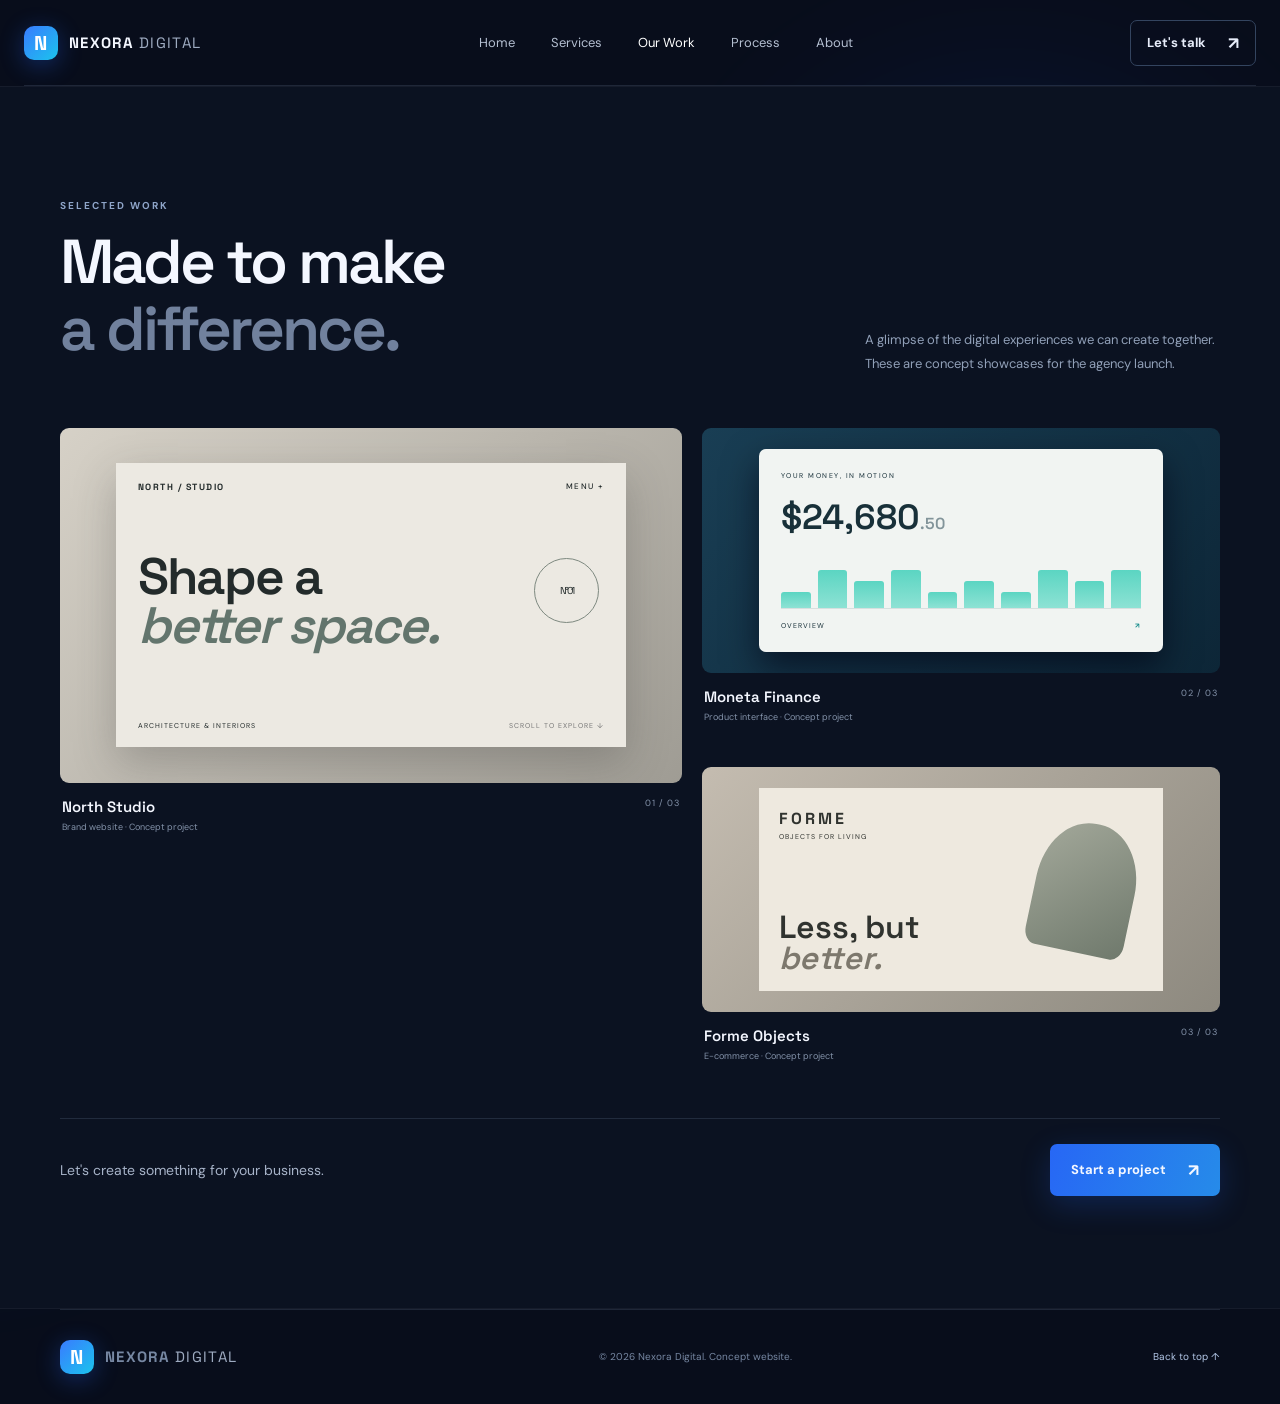
==== work.html @ 0a3fd3a6 "Add files via upload" ====
<!doctype html>
<html lang="en">
<head>
  <meta charset="UTF-8" />
  <meta name="viewport" content="width=device-width, initial-scale=1.0" />
  <meta name="description" content="Explore concept website and product showcases by Nexora Digital." />
  <meta name="theme-color" content="#080d1b" />
  <title>Our Work — Nexora Digital</title>
  <link rel="preconnect" href="https://fonts.googleapis.com">
  <link rel="preconnect" href="https://fonts.gstatic.com" crossorigin>
  <link href="https://fonts.googleapis.com/css2?family=DM+Sans:wght@400;500;600;700&family=Space+Grotesk:wght@400;500;600;700&display=swap" rel="stylesheet">
  <link rel="stylesheet" href="styles.css" />
</head>
<body>
  <div class="ambient ambient-one" aria-hidden="true"></div><div class="ambient ambient-two" aria-hidden="true"></div>
  <header class="site-header" id="top">
    <a class="brand" href="index.html" aria-label="Nexora Digital home"><span class="brand-mark">N</span><span>NEXORA<span class="brand-light"> DIGITAL</span></span></a>
    <button class="menu-toggle" type="button" aria-label="Open navigation" aria-controls="primary-navigation" aria-expanded="false">☰</button>
    <nav class="nav-links" id="primary-navigation" aria-label="Main navigation"><a href="index.html">Home</a><a href="services.html">Services</a><a href="work.html">Our Work</a><a href="process.html">Process</a><a href="about.html">About</a></nav>
    <a class="button button-small button-outline header-cta" href="contact.html">Let's talk <span>↗</span></a>
  </header>
  <main class="work-section page-work">
    <div class="section-wrap section-block">
      <div class="section-heading"><div><div class="eyebrow">SELECTED WORK</div><h1>Made to make<br><span class="muted">a difference.</span></h1></div><p>A glimpse of the digital experiences we can create together. These are concept showcases for the agency launch.</p></div>
      <div class="work-grid">
        <article class="work-card work-large"><div class="work-art art-one"><div class="mock-browser"><div class="mock-nav">NORTH / STUDIO <span>MENU +</span></div><div class="mock-hero">Shape a<br><i>better space.</i><div class="mock-circle">N°01</div></div><div class="mock-foot">ARCHITECTURE & INTERIORS <span>SCROLL TO EXPLORE ↓</span></div></div></div><div class="work-meta"><div><h2>North Studio</h2><p>Brand website · Concept project</p></div><span>01 / 03</span></div></article>
        <article class="work-card"><div class="work-art art-two"><div class="finance-ui"><div class="finance-label">YOUR MONEY, IN MOTION</div><div class="finance-total">$24,680<span>.50</span></div><div class="finance-chart"><i></i><i></i><i></i><i></i><i></i><i></i><i></i><i></i><i></i><i></i></div><div class="finance-bottom">OVERVIEW <b>↗</b></div></div></div><div class="work-meta"><div><h2>Moneta Finance</h2><p>Product interface · Concept project</p></div><span>02 / 03</span></div></article>
        <article class="work-card"><div class="work-art art-three"><div class="shop-ui"><div class="shop-brand">FORME<span>OBJECTS FOR LIVING</span></div><div class="shop-shape"></div><div class="shop-copy">Less, but<br><i>better.</i></div></div></div><div class="work-meta"><div><h2>Forme Objects</h2><p>E-commerce · Concept project</p></div><span>03 / 03</span></div></article>
      </div>
      <div class="page-cta"><p>Let's create something for your business.</p><a class="button button-primary" href="contact.html">Start a project <span>↗</span></a></div>
    </div>
  </main>
  <footer class="site-footer section-wrap"><a class="brand" href="index.html"><span class="brand-mark">N</span><span>NEXORA<span class="brand-light"> DIGITAL</span></span></a><span>© <span id="year"></span> Nexora Digital. Concept website.</span><a href="#top">Back to top ↑</a></footer>
  <script src="script.js"></script>
</body>
</html>
---- styles.css ----
:root{--bg:#080d1b;--panel:#0e1729;--panel2:#111e34;--text:#f4f7ff;--muted:#9aa8bf;--blue:#397bff;--cyan:#56d5ff;--line:rgba(172,195,235,.14);--font:'DM Sans',sans-serif;--display:'Space Grotesk',sans-serif}
*{box-sizing:border-box}html{scroll-behavior:smooth;scroll-padding-top:90px}body{margin:0;background:var(--bg);color:var(--text);font-family:var(--font);overflow-x:hidden}a{color:inherit;text-decoration:none}.section-wrap{width:min(1160px,calc(100% - 48px));margin:auto}.ambient{position:absolute;pointer-events:none;border-radius:50%;filter:blur(100px);opacity:.17;z-index:-1}.ambient-one{width:420px;height:420px;background:#155bff;top:130px;right:5%}.ambient-two{width:300px;height:300px;background:#00a9d8;top:900px;left:-180px;opacity:.08}
.site-header{height:86px;width:min(1240px,calc(100% - 48px));margin:auto;display:flex;align-items:center;justify-content:space-between;border-bottom:1px solid var(--line);position:relative;z-index:10}.brand{display:flex;align-items:center;gap:11px;font:700 15px var(--display);letter-spacing:1.3px}.brand-mark{width:34px;height:34px;border-radius:10px;background:linear-gradient(135deg,var(--blue),#1bc4ed);display:grid;place-items:center;font:700 20px var(--display);color:white;box-shadow:0 5px 25px #2469ff55}.brand-light{font-weight:400;color:#9eabc1}.nav-links{display:flex;gap:36px;color:#b4bfd1;font-size:13px}.nav-links a:hover,.text-link:hover{color:white}.button{display:inline-flex;align-items:center;justify-content:center;gap:22px;padding:15px 21px;border-radius:7px;font-size:13px;font-weight:700;transition:.25s}.button span{font-size:17px}.button-primary{background:linear-gradient(110deg,#2767f5,#268be9);box-shadow:0 9px 30px #236aff35}.button-primary:hover{transform:translateY(-3px);box-shadow:0 13px 36px #236aff65}.button-outline{border:1px solid #33445f;color:#e7edfa}.button-outline:hover{border-color:var(--cyan);background:#14223a}.button-small{padding:11px 16px}.menu-toggle{display:none;background:none;border:0;color:white;font-size:24px}
.hero{min-height:665px;display:grid;grid-template-columns:1.03fr .97fr;align-items:center;gap:35px;padding-top:54px;padding-bottom:68px}.eyebrow{font-size:10px;letter-spacing:2px;font-weight:700;color:#8fa5c9;display:flex;align-items:center;gap:10px}.pulse{width:7px;height:7px;border-radius:50%;background:#50d7ff;box-shadow:0 0 13px #50d7ff}.hero h1{font:600 clamp(43px,5.2vw,68px)/1.08 var(--display);letter-spacing:-3.8px;margin:27px 0 22px}.gradient-text{background:linear-gradient(100deg,#5a8dff 5%,#57d8f7 95%);background-clip:text;-webkit-background-clip:text;color:transparent}.hero-lede{max-width:485px;color:#a7b3c8;font-size:15px;line-height:1.8}.hero-actions{display:flex;align-items:center;gap:28px;margin-top:32px}.text-link{font-size:13px;font-weight:600;color:#d2dced}.text-link span{margin-left:8px;color:var(--cyan)}.hero-proof{display:flex;align-items:center;gap:14px;margin-top:48px;color:#8796af;font-size:10px;line-height:1.6}.hero-proof strong{color:#dce5f4;font-weight:600}.proof-avatars{display:flex}.proof-avatars i{width:29px;height:29px;border:2px solid var(--bg);margin-right:-8px;border-radius:50%;background:#1c3459;color:#8adfff;display:grid;place-items:center;font-style:normal;font-size:12px}.proof-avatars i:nth-child(2){background:#253c67}.proof-avatars i:nth-child(3){background:#164b70}
.hero-visual{height:475px;position:relative;display:grid;place-items:center;overflow:hidden}.visual-glow{position:absolute;width:330px;height:330px;border-radius:50%;background:#1455d8;filter:blur(100px);opacity:.28}.visual-orbit{position:absolute;border:1px solid #5278ba25;border-radius:50%;transform:rotate(-25deg)}.orbit-a{width:510px;height:300px}.orbit-b{width:420px;height:430px;transform:rotate(45deg)}.code-card{width:min(410px,90%);height:340px;position:relative;z-index:2;border:1px solid #5b80bd55;border-radius:13px;background:linear-gradient(145deg,#142440ed,#0b1426f5);box-shadow:0 30px 90px #0009,0 0 50px #236aff19;transform:rotate(-4deg);overflow:hidden}.code-top{height:43px;border-bottom:1px solid #ffffff12;display:flex;align-items:center;justify-content:space-between;padding:0 16px;color:#7184a5;font-size:9px}.window-dots{display:flex;gap:5px}.window-dots i{width:6px;height:6px;border-radius:50%;background:#526786}.window-dots i:first-child{background:#e47d87}.window-dots i:nth-child(2){background:#e8c477}.window-dots i:nth-child(3){background:#6acb9c}.code-content{padding:35px 36px}.code-kicker{font-size:8px;letter-spacing:2px;color:#70b9ff}.code-title{font:600 47px/.98 var(--display);letter-spacing:-2px;margin-top:16px}.code-title em{font-style:normal;color:#5dcafa}.code-line{display:flex;gap:7px;margin-top:22px}.code-line span{height:4px;border-radius:5px;background:#365079;width:50px}.code-line span:first-child{width:88px;background:#367df6}.code-line span:last-child{width:25px}.code-stats{display:flex;gap:42px;margin-top:27px}.code-stats div{display:grid;gap:4px}.code-stats b{font:600 17px var(--display)}.code-stats small{font-size:7px;letter-spacing:1.5px;color:#8092ae}.mini-bars{height:28px;display:flex;gap:5px;align-items:end;margin-top:22px}.mini-bars i{width:13px;border-radius:3px 3px 0 0;background:linear-gradient(#4fbdff,#2866d8);opacity:.75}.mini-bars i:nth-child(3n){height:80%}.mini-bars i:nth-child(3n+1){height:45%}.mini-bars i:nth-child(3n+2){height:65%}.float-chip{position:absolute;z-index:3;display:flex;align-items:center;gap:10px;padding:12px 15px;background:#13223b;border:1px solid #6c8fc044;border-radius:9px;box-shadow:0 15px 35px #0005}.float-chip b,.float-chip small{display:block}.float-chip b{font-size:10px}.float-chip small{font-size:8px;color:#91a2bc;margin-top:4px}.chip-icon{width:29px;height:29px;border-radius:7px;background:#28466b;display:grid;place-items:center;color:#8ce3ff}.chip-icon.blue{background:#174caa;color:#a9d4ff}.chip-top{top:62px;right:0}.chip-bottom{bottom:61px;left:0}.visual-caption{position:absolute;bottom:5px;font-size:8px;letter-spacing:2px;color:#60728f}.visual-caption b{color:#4e9cff;margin:0 7px}
.trust-strip{display:flex;align-items:center;gap:25px;border-top:1px solid var(--line);border-bottom:1px solid var(--line);padding:23px 0;color:#70819e;font-size:9px;letter-spacing:1.8px}.trust-line{height:1px;background:var(--line);flex:1}
.section-block{padding-top:112px;padding-bottom:112px}.section-heading{display:flex;justify-content:space-between;align-items:end;gap:30px;margin-bottom:48px}.section-heading h2,.about-inner h2{font:600 clamp(36px,4vw,50px)/1.12 var(--display);letter-spacing:-2px;margin:17px 0 0}.muted{color:#71819d}.section-heading>p{max-width:355px;color:#91a0b8;font-size:13px;line-height:1.8;margin:0 0 5px}.service-grid{display:grid;grid-template-columns:repeat(3,1fr);gap:15px}.service-card{min-height:270px;border:1px solid var(--line);border-radius:10px;padding:26px;background:linear-gradient(145deg,#101b2e,#0c1424);transition:.25s}.service-card:hover{transform:translateY(-5px);border-color:#4284f65c}.service-card.featured{background:linear-gradient(145deg,#132b4d,#10203a);border-color:#367df655}.service-icon{width:43px;height:43px;border:1px solid #4c75aa55;border-radius:9px;display:grid;place-items:center;color:#70cfff;font-size:22px;margin-bottom:27px}.card-number{font-size:8px;letter-spacing:1.5px;color:#7186a8}.service-card h3{font:600 19px var(--display);margin:13px 0 10px}.service-card p{color:#92a0b6;font-size:12px;line-height:1.8;min-height:62px}.card-link{font-size:11px;font-weight:700;color:#a8caff;display:inline-flex;gap:20px;margin-top:13px}.card-link span{color:#5ccfff}
.work-section{background:#0b1221;border-top:1px solid #ffffff0b;border-bottom:1px solid #ffffff0b}.work-grid{display:grid;grid-template-columns:1.2fr 1fr;gap:30px 20px}.work-card{min-width:0}.work-large{grid-row:span 2}.work-art{height:245px;border-radius:9px;overflow:hidden;display:grid;place-items:center;position:relative}.work-large .work-art{height:355px}.art-one{background:linear-gradient(135deg,#d6d1c7,#9f9c94)}.mock-browser{width:82%;height:80%;background:#ece9e2;color:#232b2b;padding:18px 22px;box-shadow:0 15px 40px #3334;position:relative}.mock-nav{display:flex;justify-content:space-between;font:700 9px var(--display);letter-spacing:1.5px}.mock-nav span{font:500 8px var(--font)}.mock-hero{font:600 clamp(30px,4vw,53px)/.95 var(--display);letter-spacing:-2px;margin-top:60px;position:relative}.mock-hero i{font-style:italic;color:#63756d}.mock-circle{position:absolute;right:5px;top:5px;width:65px;height:65px;border-radius:50%;border:1px solid #7e8980;display:grid;place-items:center;font:10px var(--display)}.mock-foot{position:absolute;bottom:17px;left:22px;right:22px;display:flex;justify-content:space-between;font-size:7px;letter-spacing:1px}.mock-foot span{color:#777}.art-two{background:linear-gradient(135deg,#193e54,#0d2637)}.finance-ui{width:78%;padding:22px;background:#f1f4f2;color:#183039;border-radius:7px;box-shadow:0 15px 35px #0019}.finance-label{font-size:7px;letter-spacing:1.5px}.finance-total{font:600 35px var(--display);margin:15px 0}.finance-total span{font-size:16px;color:#82949a}.finance-chart{height:55px;display:flex;align-items:end;gap:7px;border-bottom:1px solid #d7e0df}.finance-chart i{flex:1;background:linear-gradient(#5bd5c2,#8de2d4);height:30%;border-radius:3px 3px 0 0}.finance-chart i:nth-child(2n){height:70%}.finance-chart i:nth-child(3n){height:50%}.finance-bottom{font-size:7px;letter-spacing:1px;margin-top:12px;display:flex;justify-content:space-between}.finance-bottom b{color:#168c8c}.art-three{background:linear-gradient(135deg,#c4bcb0,#8d897f)}.shop-ui{width:78%;height:83%;background:#eee9df;color:#30332f;position:relative;padding:20px}.shop-brand{font:700 16px var(--display);letter-spacing:3px}.shop-brand span{display:block;font:7px var(--font);letter-spacing:1px;margin-top:3px}.shop-shape{position:absolute;right:28px;top:35px;width:100px;height:130px;background:linear-gradient(140deg,#a4a99b,#6f796c);border-radius:48% 48% 12% 12%;transform:rotate(12deg)}.shop-copy{position:absolute;bottom:18px;left:20px;font:600 32px/.95 var(--display)}.shop-copy i{font-style:italic;color:#7d786d}.work-meta{display:flex;justify-content:space-between;align-items:start;padding:14px 2px}.work-meta h3{font:600 15px var(--display);margin:0 0 5px}.work-meta p,.work-meta>span{font-size:9px;color:#8493aa;margin:0}.work-meta>span{letter-spacing:1px}
.process-list{border-top:1px solid var(--line)}.process-item{display:grid;grid-template-columns:70px 1fr 30px;align-items:center;padding:23px 8px;border-bottom:1px solid var(--line)}.process-item>span{font:600 12px var(--display);color:#5a9cff}.process-item h3{font:600 18px var(--display);margin:0 0 5px}.process-item p{font-size:11px;color:#91a0b8;margin:0}.process-item>b{font-size:17px;color:#68bfff;font-weight:400}
.about-band{background:linear-gradient(105deg,#101e35,#102c50);border-top:1px solid #5b8de533;border-bottom:1px solid #5b8de533}.about-inner{padding-top:72px;padding-bottom:72px;display:flex;justify-content:space-between;align-items:center;gap:50px}.about-inner h2{font-size:40px}.about-inner>p{max-width:380px;color:#a8b8d0;font-size:13px;line-height:1.9}
.contact-section{padding-top:95px;padding-bottom:95px}.contact-panel{min-height:340px;border:1px solid #4a78ba55;border-radius:13px;background:radial-gradient(circle at 80% 40%,#174b8870,transparent 38%),linear-gradient(120deg,#111e34,#0c172b);padding:52px 58px;display:flex;justify-content:space-between;align-items:center;overflow:hidden;position:relative}.contact-copy{position:relative;z-index:2}.contact-copy h2{font:600 clamp(39px,5vw,58px)/1.04 var(--display);letter-spacing:-2.5px;margin:17px 0}.contact-copy p{max-width:400px;color:#9baac1;font-size:12px;line-height:1.8;margin-bottom:24px}.contact-copy .button{font-size:11px}.contact-decoration{width:300px;height:260px;position:relative;display:grid;place-items:center}.contact-ring{position:absolute;border:1px solid #62b7ff45;border-radius:50%;transform:rotate(-25deg)}.ring-one{width:260px;height:150px}.ring-two{width:170px;height:240px;transform:rotate(45deg)}.contact-star{font-size:65px;color:#67cfff;text-shadow:0 0 35px #398bff;z-index:1}.contact-decoration>span{position:absolute;bottom:5px;right:0;font:600 8px/1.7 var(--display);letter-spacing:2px;color:#8bb8e8;text-align:right}
.site-footer{min-height:95px;border-top:1px solid var(--line);display:flex;align-items:center;justify-content:space-between;color:#7788a3;font-size:10px}.site-footer>a:last-child{color:#b4c8e8}
 a:focus-visible,button:focus-visible{outline:2px solid var(--cyan);outline-offset:4px}
@media(max-width:850px){.nav-links{gap:18px}.hero{grid-template-columns:1fr; padding-top:75px}.hero-visual{height:430px;max-width:600px;width:100%;margin:auto}.hero-copy{max-width:650px}.section-heading{align-items:start;flex-direction:column}.section-heading>p{max-width:520px}.about-inner{align-items:start;flex-direction:column;gap:22px}.about-inner>p{margin:0}.contact-decoration{position:absolute;right:-50px;opacity:.55}.contact-copy{max-width:65%}}
@media(max-width:620px){.section-wrap,.site-header{width:min(100% - 36px,1160px)}.site-header{height:72px}.menu-toggle{display:block;margin-left:auto;margin-right:16px}.nav-links{display:none;position:absolute;top:71px;left:-1px;right:-1px;background:#101a2c;border:1px solid var(--line);padding:20px;flex-direction:column;gap:20px}.nav-links.open{display:flex}.header-cta{padding:9px 11px;font-size:11px}.hero{padding-top:62px;gap:10px}.hero h1{font-size:clamp(42px,11vw,59px);letter-spacing:-2.7px}.hero-lede{font-size:13px}.hero-actions{gap:18px;flex-wrap:wrap}.hero-proof{margin-top:35px}.hero-visual{height:365px}.code-card{height:295px;width:86%}.code-content{padding:27px}.code-title{font-size:40px}.chip-top{right:-3px;top:35px}.chip-bottom{left:-2px;bottom:38px}.float-chip{padding:9px}.trust-strip{font-size:7px;gap:12px;letter-spacing:1px}.section-block{padding-top:78px;padding-bottom:78px}.section-heading h2{font-size:39px}.service-grid{grid-template-columns:1fr}.service-card{min-height:230px}.service-card p{min-height:0}.work-grid{grid-template-columns:1fr}.work-large{grid-row:auto}.work-large .work-art{height:280px}.work-art{height:230px}.process-item{grid-template-columns:42px 1fr 20px;padding:20px 0}.process-item p{max-width:270px;line-height:1.6}.about-inner{padding-top:58px;padding-bottom:58px}.about-inner h2{font-size:35px}.contact-section{padding-top:65px;padding-bottom:65px}.contact-panel{padding:35px 25px;min-height:380px}.contact-copy{max-width:100%}.contact-copy h2{font-size:44px}.contact-decoration{right:-125px;bottom:-65px;opacity:.23}.site-footer{min-height:125px;flex-wrap:wrap;gap:15px;padding-top:22px;padding-bottom:22px}.site-footer>span{order:3;width:100%}}
@media(prefers-reduced-motion:reduce){html{scroll-behavior:auto}*,*::before,*::after{scroll-behavior:auto!important;transition-duration:.01ms!important;animation-duration:.01ms!important;animation-iteration-count:1!important}}
.nav-links a[aria-current="page"]{color:white}
.page-content{min-height:calc(100vh - 181px)}
.page-heading{max-width:680px;margin-bottom:48px}
.page-heading h1,.page-heading h2,.page-work h1{font:600 clamp(40px,6vw,62px)/1.08 var(--display);letter-spacing:-3px;margin:17px 0}
.page-heading>p{max-width:520px;color:#91a0b8;font-size:14px;line-height:1.8}
.page-content .service-card h2,.page-work .work-meta h2,.process-item h2{font:600 19px var(--display);margin:13px 0 10px}
.page-work .work-meta h2{font-size:15px;margin:0 0 5px}
.page-cta{display:flex;align-items:center;justify-content:space-between;gap:20px;margin-top:55px;padding-top:25px;border-top:1px solid var(--line)}
.page-cta p{color:#a7b3c8;font-size:14px}
.page-work .page-cta{margin-top:42px}
.explore-grid{display:grid;grid-template-columns:repeat(3,1fr);gap:15px}
.explore-card{min-height:220px;padding:24px;border:1px solid var(--line);border-radius:10px;background:linear-gradient(145deg,#101b2e,#0c1424);transition:.25s}
.explore-card:hover{transform:translateY(-4px);border-color:#4284f65c}
.explore-card>span{font-size:8px;letter-spacing:1.5px;color:#7186a8}
.explore-card h3{font:600 20px var(--display);margin:28px 0 10px}
.explore-card p{color:#92a0b6;font-size:12px;line-height:1.8;min-height:52px}
.explore-card>b{display:flex;justify-content:space-between;margin-top:18px;color:#a8caff;font-size:11px}
.explore-card>b span{color:#5ccfff}
.about-page .about-inner{min-height:360px}
.about-page .about-inner h1{font:600 clamp(40px,5vw,58px)/1.12 var(--display);letter-spacing:-2px;margin:17px 0 0}
.about-details{display:flex;justify-content:space-between;align-items:end;gap:30px}
.about-details .page-heading{margin:0}
.about-details .page-heading>p{max-width:560px}
.contact-page{min-height:calc(100vh - 181px);display:flex;align-items:center}
.contact-page .contact-panel{width:100%}
@media(max-width:850px){.about-details{align-items:start;flex-direction:column}}
@media(max-width:620px){.page-heading h1,.page-heading h2,.page-work h1{letter-spacing:-2px}.page-cta{align-items:start;flex-direction:column}.explore-grid{grid-template-columns:1fr}.explore-card{min-height:190px}.explore-card h3{margin-top:20px}.page-content{padding-top:65px;padding-bottom:65px}.about-page .about-inner{min-height:0}.contact-page{min-height:calc(100vh - 197px)}}
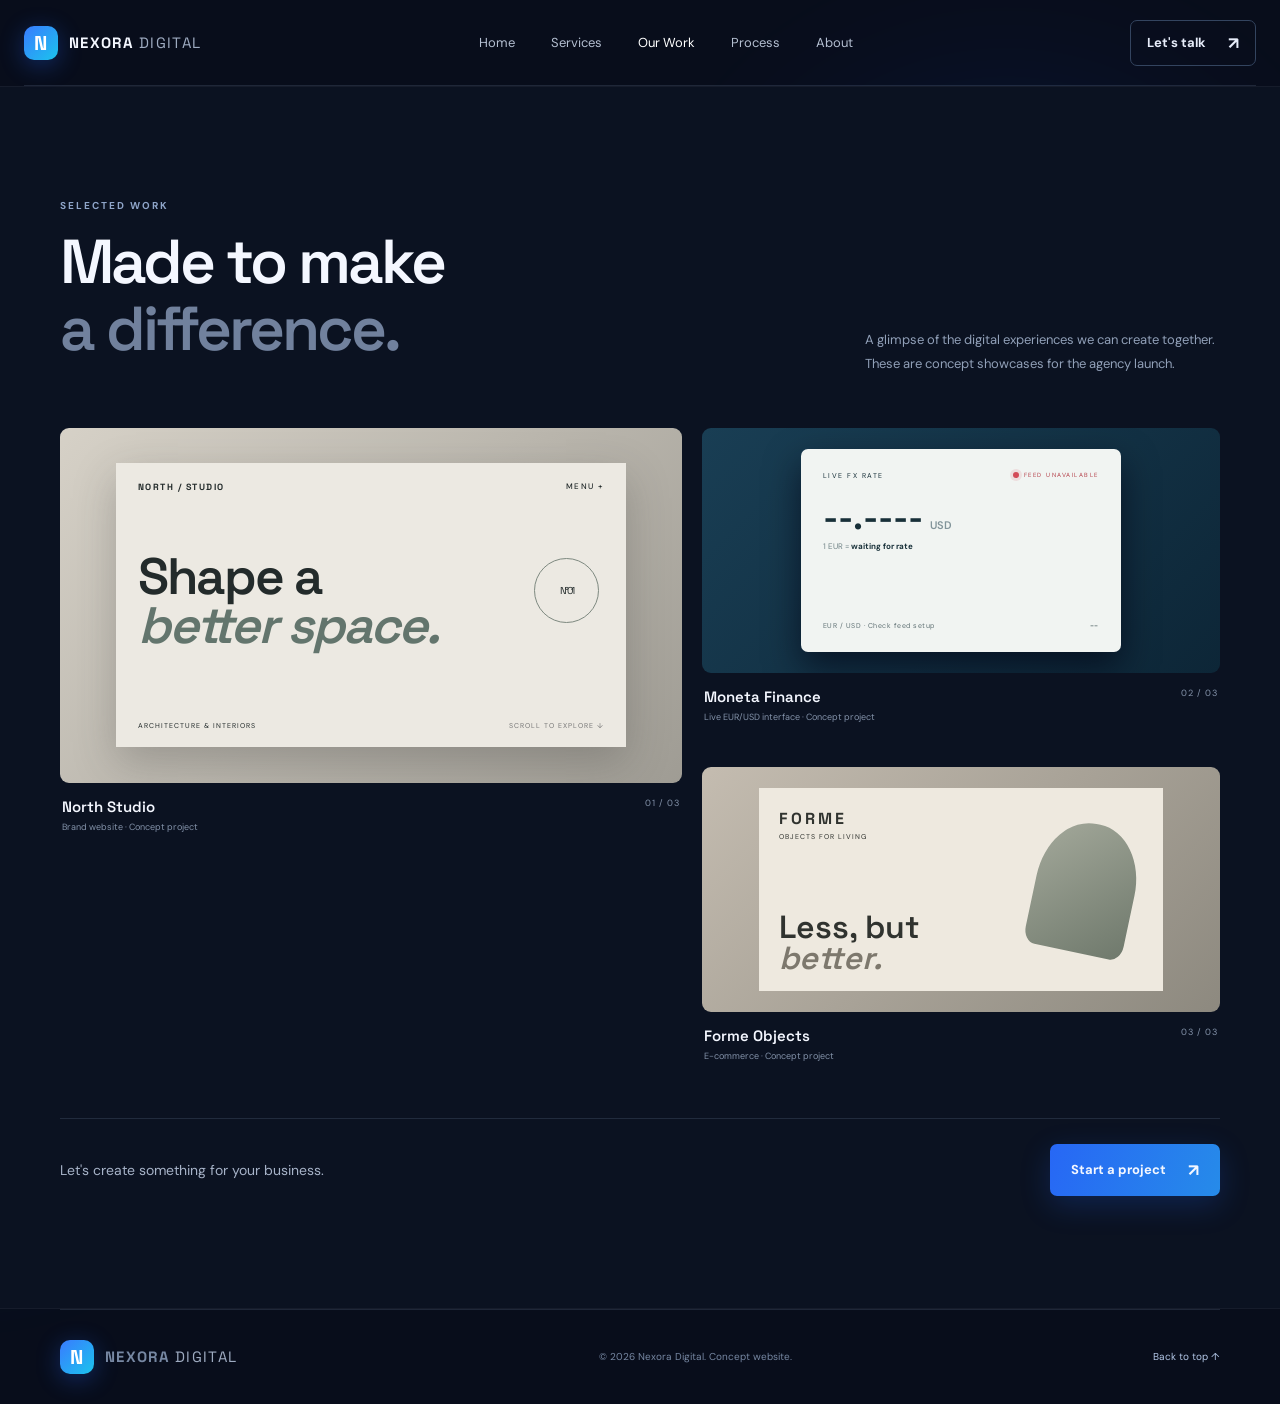
==== commit 8a72c607: "Add files via upload" ====
--- a/work.html
+++ b/work.html
@@ -24,7 +24,16 @@
       <div class="section-heading"><div><div class="eyebrow">SELECTED WORK</div><h1>Made to make<br><span class="muted">a difference.</span></h1></div><p>A glimpse of the digital experiences we can create together. These are concept showcases for the agency launch.</p></div>
       <div class="work-grid">
         <article class="work-card work-large"><div class="work-art art-one"><div class="mock-browser"><div class="mock-nav">NORTH / STUDIO <span>MENU +</span></div><div class="mock-hero">Shape a<br><i>better space.</i><div class="mock-circle">N°01</div></div><div class="mock-foot">ARCHITECTURE & INTERIORS <span>SCROLL TO EXPLORE ↓</span></div></div></div><div class="work-meta"><div><h2>North Studio</h2><p>Brand website · Concept project</p></div><span>01 / 03</span></div></article>
-        <article class="work-card"><div class="work-art art-two"><div class="finance-ui"><div class="finance-label">YOUR MONEY, IN MOTION</div><div class="finance-total">$24,680<span>.50</span></div><div class="finance-chart"><i></i><i></i><i></i><i></i><i></i><i></i><i></i><i></i><i></i><i></i></div><div class="finance-bottom">OVERVIEW <b>↗</b></div></div></div><div class="work-meta"><div><h2>Moneta Finance</h2><p>Product interface · Concept project</p></div><span>02 / 03</span></div></article>
+        <article class="work-card"><div class="work-art art-two"><div class="finance-ui" data-fx-endpoint="https://super-dust-5912nexora-fx-rate.wulanday9.workers.dev/api/eur-usd">
+          <div class="finance-label">LIVE FX RATE <span class="live-indicator"><i></i> <span id="fx-status">CONNECTING</span></span></div>
+          <div class="finance-total"><span id="eur-usd-rate">--.----</span><small>USD</small></div>
+          <div class="finance-pair">1 EUR = <strong id="eur-usd-conversion">waiting for rate</strong></div>
+          <svg class="finance-chart" viewBox="0 0 320 80" preserveAspectRatio="none" role="img" aria-label="Recent EUR to USD exchange rate">
+            <path id="eur-usd-line" d=""></path>
+            <circle id="eur-usd-point" cx="0" cy="0" r="3"></circle>
+          </svg>
+          <div class="finance-bottom"><span>EUR / USD · <span id="fx-updated">Waiting for feed</span></span><span id="fx-change">--</span></div>
+        </div></div><div class="work-meta"><div><h2>Moneta Finance</h2><p>Live EUR/USD interface · Concept project</p></div><span>02 / 03</span></div></article>
         <article class="work-card"><div class="work-art art-three"><div class="shop-ui"><div class="shop-brand">FORME<span>OBJECTS FOR LIVING</span></div><div class="shop-shape"></div><div class="shop-copy">Less, but<br><i>better.</i></div></div></div><div class="work-meta"><div><h2>Forme Objects</h2><p>E-commerce · Concept project</p></div><span>03 / 03</span></div></article>
       </div>
       <div class="page-cta"><p>Let's create something for your business.</p><a class="button button-primary" href="contact.html">Start a project <span>↗</span></a></div>
--- a/styles.css
+++ b/styles.css
@@ -5,7 +5,7 @@
 .hero-visual{height:475px;position:relative;display:grid;place-items:center;overflow:hidden}.visual-glow{position:absolute;width:330px;height:330px;border-radius:50%;background:#1455d8;filter:blur(100px);opacity:.28}.visual-orbit{position:absolute;border:1px solid #5278ba25;border-radius:50%;transform:rotate(-25deg)}.orbit-a{width:510px;height:300px}.orbit-b{width:420px;height:430px;transform:rotate(45deg)}.code-card{width:min(410px,90%);height:340px;position:relative;z-index:2;border:1px solid #5b80bd55;border-radius:13px;background:linear-gradient(145deg,#142440ed,#0b1426f5);box-shadow:0 30px 90px #0009,0 0 50px #236aff19;transform:rotate(-4deg);overflow:hidden}.code-top{height:43px;border-bottom:1px solid #ffffff12;display:flex;align-items:center;justify-content:space-between;padding:0 16px;color:#7184a5;font-size:9px}.window-dots{display:flex;gap:5px}.window-dots i{width:6px;height:6px;border-radius:50%;background:#526786}.window-dots i:first-child{background:#e47d87}.window-dots i:nth-child(2){background:#e8c477}.window-dots i:nth-child(3){background:#6acb9c}.code-content{padding:35px 36px}.code-kicker{font-size:8px;letter-spacing:2px;color:#70b9ff}.code-title{font:600 47px/.98 var(--display);letter-spacing:-2px;margin-top:16px}.code-title em{font-style:normal;color:#5dcafa}.code-line{display:flex;gap:7px;margin-top:22px}.code-line span{height:4px;border-radius:5px;background:#365079;width:50px}.code-line span:first-child{width:88px;background:#367df6}.code-line span:last-child{width:25px}.code-stats{display:flex;gap:42px;margin-top:27px}.code-stats div{display:grid;gap:4px}.code-stats b{font:600 17px var(--display)}.code-stats small{font-size:7px;letter-spacing:1.5px;color:#8092ae}.mini-bars{height:28px;display:flex;gap:5px;align-items:end;margin-top:22px}.mini-bars i{width:13px;border-radius:3px 3px 0 0;background:linear-gradient(#4fbdff,#2866d8);opacity:.75}.mini-bars i:nth-child(3n){height:80%}.mini-bars i:nth-child(3n+1){height:45%}.mini-bars i:nth-child(3n+2){height:65%}.float-chip{position:absolute;z-index:3;display:flex;align-items:center;gap:10px;padding:12px 15px;background:#13223b;border:1px solid #6c8fc044;border-radius:9px;box-shadow:0 15px 35px #0005}.float-chip b,.float-chip small{display:block}.float-chip b{font-size:10px}.float-chip small{font-size:8px;color:#91a2bc;margin-top:4px}.chip-icon{width:29px;height:29px;border-radius:7px;background:#28466b;display:grid;place-items:center;color:#8ce3ff}.chip-icon.blue{background:#174caa;color:#a9d4ff}.chip-top{top:62px;right:0}.chip-bottom{bottom:61px;left:0}.visual-caption{position:absolute;bottom:5px;font-size:8px;letter-spacing:2px;color:#60728f}.visual-caption b{color:#4e9cff;margin:0 7px}
 .trust-strip{display:flex;align-items:center;gap:25px;border-top:1px solid var(--line);border-bottom:1px solid var(--line);padding:23px 0;color:#70819e;font-size:9px;letter-spacing:1.8px}.trust-line{height:1px;background:var(--line);flex:1}
 .section-block{padding-top:112px;padding-bottom:112px}.section-heading{display:flex;justify-content:space-between;align-items:end;gap:30px;margin-bottom:48px}.section-heading h2,.about-inner h2{font:600 clamp(36px,4vw,50px)/1.12 var(--display);letter-spacing:-2px;margin:17px 0 0}.muted{color:#71819d}.section-heading>p{max-width:355px;color:#91a0b8;font-size:13px;line-height:1.8;margin:0 0 5px}.service-grid{display:grid;grid-template-columns:repeat(3,1fr);gap:15px}.service-card{min-height:270px;border:1px solid var(--line);border-radius:10px;padding:26px;background:linear-gradient(145deg,#101b2e,#0c1424);transition:.25s}.service-card:hover{transform:translateY(-5px);border-color:#4284f65c}.service-card.featured{background:linear-gradient(145deg,#132b4d,#10203a);border-color:#367df655}.service-icon{width:43px;height:43px;border:1px solid #4c75aa55;border-radius:9px;display:grid;place-items:center;color:#70cfff;font-size:22px;margin-bottom:27px}.card-number{font-size:8px;letter-spacing:1.5px;color:#7186a8}.service-card h3{font:600 19px var(--display);margin:13px 0 10px}.service-card p{color:#92a0b6;font-size:12px;line-height:1.8;min-height:62px}.card-link{font-size:11px;font-weight:700;color:#a8caff;display:inline-flex;gap:20px;margin-top:13px}.card-link span{color:#5ccfff}
-.work-section{background:#0b1221;border-top:1px solid #ffffff0b;border-bottom:1px solid #ffffff0b}.work-grid{display:grid;grid-template-columns:1.2fr 1fr;gap:30px 20px}.work-card{min-width:0}.work-large{grid-row:span 2}.work-art{height:245px;border-radius:9px;overflow:hidden;display:grid;place-items:center;position:relative}.work-large .work-art{height:355px}.art-one{background:linear-gradient(135deg,#d6d1c7,#9f9c94)}.mock-browser{width:82%;height:80%;background:#ece9e2;color:#232b2b;padding:18px 22px;box-shadow:0 15px 40px #3334;position:relative}.mock-nav{display:flex;justify-content:space-between;font:700 9px var(--display);letter-spacing:1.5px}.mock-nav span{font:500 8px var(--font)}.mock-hero{font:600 clamp(30px,4vw,53px)/.95 var(--display);letter-spacing:-2px;margin-top:60px;position:relative}.mock-hero i{font-style:italic;color:#63756d}.mock-circle{position:absolute;right:5px;top:5px;width:65px;height:65px;border-radius:50%;border:1px solid #7e8980;display:grid;place-items:center;font:10px var(--display)}.mock-foot{position:absolute;bottom:17px;left:22px;right:22px;display:flex;justify-content:space-between;font-size:7px;letter-spacing:1px}.mock-foot span{color:#777}.art-two{background:linear-gradient(135deg,#193e54,#0d2637)}.finance-ui{width:78%;padding:22px;background:#f1f4f2;color:#183039;border-radius:7px;box-shadow:0 15px 35px #0019}.finance-label{font-size:7px;letter-spacing:1.5px}.finance-total{font:600 35px var(--display);margin:15px 0}.finance-total span{font-size:16px;color:#82949a}.finance-chart{height:55px;display:flex;align-items:end;gap:7px;border-bottom:1px solid #d7e0df}.finance-chart i{flex:1;background:linear-gradient(#5bd5c2,#8de2d4);height:30%;border-radius:3px 3px 0 0}.finance-chart i:nth-child(2n){height:70%}.finance-chart i:nth-child(3n){height:50%}.finance-bottom{font-size:7px;letter-spacing:1px;margin-top:12px;display:flex;justify-content:space-between}.finance-bottom b{color:#168c8c}.art-three{background:linear-gradient(135deg,#c4bcb0,#8d897f)}.shop-ui{width:78%;height:83%;background:#eee9df;color:#30332f;position:relative;padding:20px}.shop-brand{font:700 16px var(--display);letter-spacing:3px}.shop-brand span{display:block;font:7px var(--font);letter-spacing:1px;margin-top:3px}.shop-shape{position:absolute;right:28px;top:35px;width:100px;height:130px;background:linear-gradient(140deg,#a4a99b,#6f796c);border-radius:48% 48% 12% 12%;transform:rotate(12deg)}.shop-copy{position:absolute;bottom:18px;left:20px;font:600 32px/.95 var(--display)}.shop-copy i{font-style:italic;color:#7d786d}.work-meta{display:flex;justify-content:space-between;align-items:start;padding:14px 2px}.work-meta h3{font:600 15px var(--display);margin:0 0 5px}.work-meta p,.work-meta>span{font-size:9px;color:#8493aa;margin:0}.work-meta>span{letter-spacing:1px}
+.work-section{background:#0b1221;border-top:1px solid #ffffff0b;border-bottom:1px solid #ffffff0b}.work-grid{display:grid;grid-template-columns:1.2fr 1fr;gap:30px 20px}.work-card{min-width:0}.work-large{grid-row:span 2}.work-art{height:245px;border-radius:9px;overflow:hidden;display:grid;place-items:center;position:relative}.work-large .work-art{height:355px}.art-one{background:linear-gradient(135deg,#d6d1c7,#9f9c94)}.mock-browser{width:82%;height:80%;background:#ece9e2;color:#232b2b;padding:18px 22px;box-shadow:0 15px 40px #3334;position:relative}.mock-nav{display:flex;justify-content:space-between;font:700 9px var(--display);letter-spacing:1.5px}.mock-nav span{font:500 8px var(--font)}.mock-hero{font:600 clamp(30px,4vw,53px)/.95 var(--display);letter-spacing:-2px;margin-top:60px;position:relative}.mock-hero i{font-style:italic;color:#63756d}.mock-circle{position:absolute;right:5px;top:5px;width:65px;height:65px;border-radius:50%;border:1px solid #7e8980;display:grid;place-items:center;font:10px var(--display)}.mock-foot{position:absolute;bottom:17px;left:22px;right:22px;display:flex;justify-content:space-between;font-size:7px;letter-spacing:1px}.mock-foot span{color:#777}.art-two{background:linear-gradient(135deg,#193e54,#0d2637)}.finance-ui{width:78%;padding:22px;background:#f1f4f2;color:#183039;border-radius:7px;box-shadow:0 15px 35px #0019}.finance-label{font-size:7px;letter-spacing:1.5px;display:flex;align-items:center;justify-content:space-between;gap:8px}.live-indicator{display:inline-flex;align-items:center;gap:5px;color:#58766b;font-size:6px;white-space:nowrap}.live-indicator i{width:6px;height:6px;border-radius:50%;background:#18a875;box-shadow:0 0 0 3px #18a87522}.live-indicator.is-error{color:#b43e48}.live-indicator.is-error i{background:#d34b58;box-shadow:0 0 0 3px #d34b5822}.finance-total{font:600 35px var(--display);margin:15px 0 2px;display:flex;align-items:baseline;gap:7px}.finance-total>span{font-variant-numeric:tabular-nums}.finance-total small{font:600 11px var(--font);color:#82949a}.finance-pair{font-size:8px;color:#718487}.finance-pair strong{color:#183039}.finance-chart{display:block;width:100%;height:55px;overflow:visible;margin-top:8px}.finance-chart path{fill:none;stroke:#22ad91;stroke-width:3;stroke-linecap:round;stroke-linejoin:round;transition:opacity .3s}.finance-chart circle{fill:#128f77;stroke:#f1f4f2;stroke-width:2;opacity:0;transition:cx .7s ease,cy .7s ease,opacity .2s}.finance-chart circle.visible{opacity:1}.finance-chart path[data-drawing="true"]{stroke-dasharray:500;stroke-dashoffset:500;animation:draw-rate-line .8s ease forwards}.finance-bottom{font-size:7px;letter-spacing:.5px;margin-top:7px;display:flex;justify-content:space-between;gap:7px;color:#607174}.finance-bottom>span:first-child{overflow:hidden;text-overflow:ellipsis;white-space:nowrap}.finance-bottom #fx-change{white-space:nowrap;font-weight:700}.finance-bottom #fx-change.is-up{color:#138461}.finance-bottom #fx-change.is-down{color:#b53d4a}@keyframes draw-rate-line{to{stroke-dashoffset:0}}.art-two .finance-ui{max-width:320px}.art-three{background:linear-gradient(135deg,#c4bcb0,#8d897f)}.shop-ui{width:78%;height:83%;background:#eee9df;color:#30332f;position:relative;padding:20px}.shop-brand{font:700 16px var(--display);letter-spacing:3px}.shop-brand span{display:block;font:7px var(--font);letter-spacing:1px;margin-top:3px}.shop-shape{position:absolute;right:28px;top:35px;width:100px;height:130px;background:linear-gradient(140deg,#a4a99b,#6f796c);border-radius:48% 48% 12% 12%;transform:rotate(12deg)}.shop-copy{position:absolute;bottom:18px;left:20px;font:600 32px/.95 var(--display)}.shop-copy i{font-style:italic;color:#7d786d}.work-meta{display:flex;justify-content:space-between;align-items:start;padding:14px 2px}.work-meta h3{font:600 15px var(--display);margin:0 0 5px}.work-meta p,.work-meta>span{font-size:9px;color:#8493aa;margin:0}.work-meta>span{letter-spacing:1px}
 .process-list{border-top:1px solid var(--line)}.process-item{display:grid;grid-template-columns:70px 1fr 30px;align-items:center;padding:23px 8px;border-bottom:1px solid var(--line)}.process-item>span{font:600 12px var(--display);color:#5a9cff}.process-item h3{font:600 18px var(--display);margin:0 0 5px}.process-item p{font-size:11px;color:#91a0b8;margin:0}.process-item>b{font-size:17px;color:#68bfff;font-weight:400}
 .about-band{background:linear-gradient(105deg,#101e35,#102c50);border-top:1px solid #5b8de533;border-bottom:1px solid #5b8de533}.about-inner{padding-top:72px;padding-bottom:72px;display:flex;justify-content:space-between;align-items:center;gap:50px}.about-inner h2{font-size:40px}.about-inner>p{max-width:380px;color:#a8b8d0;font-size:13px;line-height:1.9}
 .contact-section{padding-top:95px;padding-bottom:95px}.contact-panel{min-height:340px;border:1px solid #4a78ba55;border-radius:13px;background:radial-gradient(circle at 80% 40%,#174b8870,transparent 38%),linear-gradient(120deg,#111e34,#0c172b);padding:52px 58px;display:flex;justify-content:space-between;align-items:center;overflow:hidden;position:relative}.contact-copy{position:relative;z-index:2}.contact-copy h2{font:600 clamp(39px,5vw,58px)/1.04 var(--display);letter-spacing:-2.5px;margin:17px 0}.contact-copy p{max-width:400px;color:#9baac1;font-size:12px;line-height:1.8;margin-bottom:24px}.contact-copy .button{font-size:11px}.contact-decoration{width:300px;height:260px;position:relative;display:grid;place-items:center}.contact-ring{position:absolute;border:1px solid #62b7ff45;border-radius:50%;transform:rotate(-25deg)}.ring-one{width:260px;height:150px}.ring-two{width:170px;height:240px;transform:rotate(45deg)}.contact-star{font-size:65px;color:#67cfff;text-shadow:0 0 35px #398bff;z-index:1}.contact-decoration>span{position:absolute;bottom:5px;right:0;font:600 8px/1.7 var(--display);letter-spacing:2px;color:#8bb8e8;text-align:right}
@@ -41,3 +41,4 @@
 .contact-page .contact-panel{width:100%}
 @media(max-width:850px){.about-details{align-items:start;flex-direction:column}}
 @media(max-width:620px){.page-heading h1,.page-heading h2,.page-work h1{letter-spacing:-2px}.page-cta{align-items:start;flex-direction:column}.explore-grid{grid-template-columns:1fr}.explore-card{min-height:190px}.explore-card h3{margin-top:20px}.page-content{padding-top:65px;padding-bottom:65px}.about-page .about-inner{min-height:0}.contact-page{min-height:calc(100vh - 197px)}}
+@media(prefers-reduced-motion:reduce){.finance-chart path[data-drawing="true"]{animation:none;stroke-dashoffset:0}}
